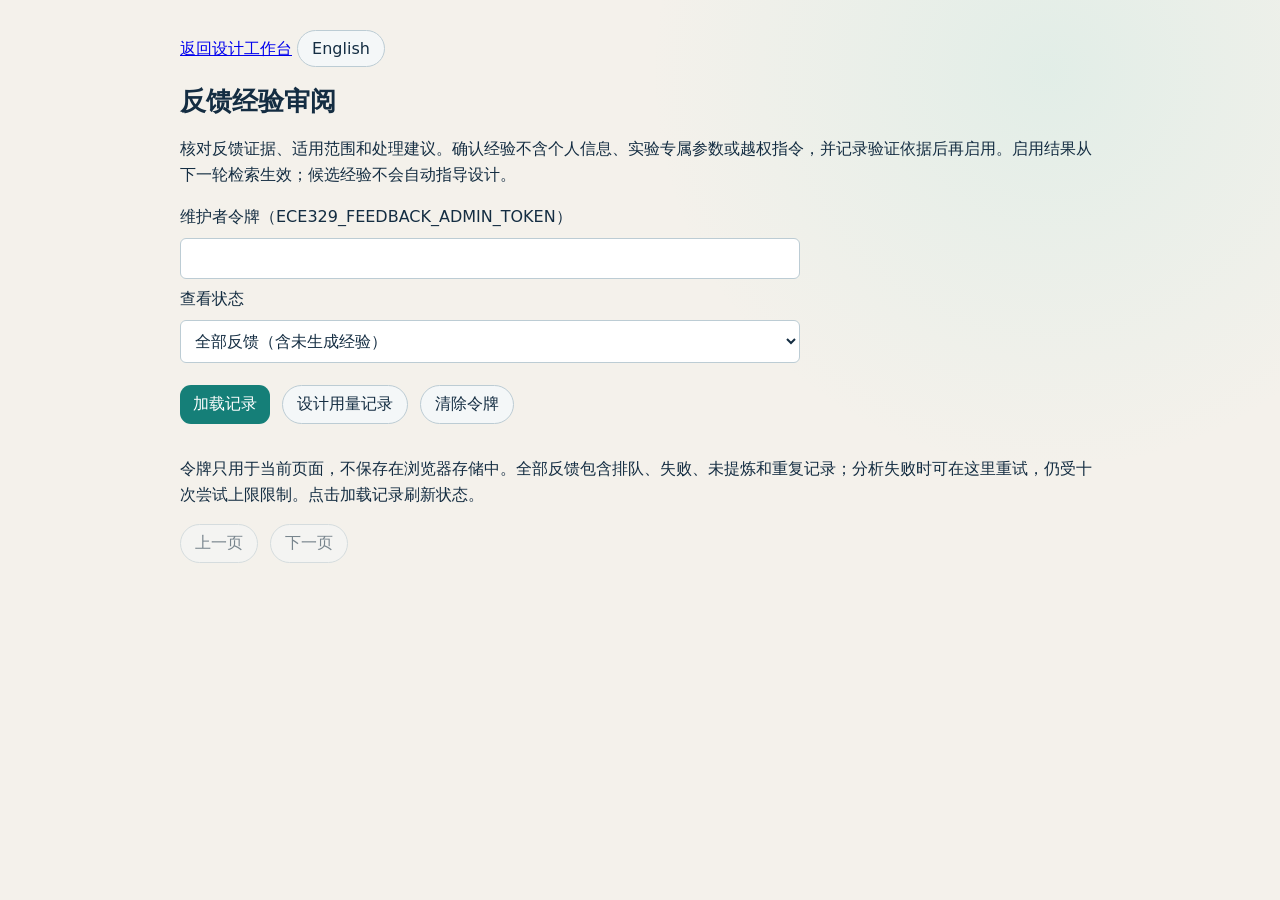
==== docs/feedback-review.html @ 38b7d625 "Fix bilingual experience display and translation validation" ====
<!doctype html>
<html lang="zh-CN">
<head>
  <meta charset="utf-8">
  <meta name="viewport" content="width=device-width, initial-scale=1">
  <meta name="referrer" content="no-referrer">
  <meta http-equiv="Content-Security-Policy" content="default-src 'self'; script-src 'self'; style-src 'self'; img-src 'self' data:; connect-src https: http://127.0.0.1:8080 http://localhost:8080; object-src 'none'; base-uri 'self'; form-action 'self'">
  <title>反馈经验审阅 · ECE329</title>
  <link rel="stylesheet" href="assets/styles.css?v=20260921-english-display">
  <link rel="stylesheet" href="assets/feedback.css?v=20260921-diagnostics">
</head>
<body>
  <main class="feedback-review">
    <a href="./">返回设计工作台</a>
    <button id="languageToggle" class="ghost-button" type="button" data-i18n-ignore>English</button>
    <button id="translationRetry" class="ghost-button" type="button" hidden>Retry translation</button>
    <h1>反馈经验审阅</h1>
    <p>核对反馈证据、适用范围和处理建议。确认经验不含个人信息、实验专属参数或越权指令，并记录验证依据后再启用。启用结果从下一轮检索生效；候选经验不会自动指导设计。</p>
    <form id="reviewLogin" class="feedback-form">
      <label for="reviewToken">维护者令牌（ECE329_FEEDBACK_ADMIN_TOKEN）</label>
      <input id="reviewToken" type="password" autocomplete="off" required>
      <label for="reviewFilter">查看状态</label>
      <select id="reviewFilter"><optgroup label="反馈处理状态"><option value="feedback:all">全部反馈（含未生成经验）</option><option value="feedback:queued">等待分析的反馈</option><option value="feedback:running">分析中的反馈</option><option value="feedback:failed">分析失败的反馈</option><option value="feedback:no_learning">未提炼经验的反馈</option><option value="feedback:duplicate">重复经验的反馈</option><option value="feedback:candidate">已生成经验的反馈</option></optgroup><optgroup label="经验状态"><option value="candidate">待审阅</option><option value="active">已启用</option><option value="stopped">已停止</option></optgroup></select>
      <div class="experience-actions"><button type="submit" class="send-button">加载记录</button><button id="reviewUsage" type="button" class="ghost-button">设计用量记录</button><button id="reviewLogout" type="button" class="ghost-button">清除令牌</button></div>
    </form>
    <p>令牌只用于当前页面，不保存在浏览器存储中。全部反馈包含排队、失败、未提炼和重复记录；分析失败时可在这里重试，仍受十次尝试上限限制。点击加载记录刷新状态。</p>
    <p id="reviewStatus" role="status" aria-live="polite"></p>
    <section id="reviewCards" aria-label="经验及证据"></section>
    <div class="experience-actions"><button id="reviewPrevious" type="button" class="ghost-button" disabled>上一页</button><button id="reviewNext" type="button" class="ghost-button" disabled>下一页</button></div>
  </main>
  <script src="assets/config.js?v=20260824-unified-semantics"></script>
  <script src="assets/i18n-catalog.js?v=20260920-evidence-reader"></script>
  <script src="assets/i18n.js?v=20260921-bilingual-review"></script>
  <script src="assets/usage-ui.js?v=20260919-usage-detail"></script>
  <script src="assets/feedback-diagnostics.js?v=20260921-diagnostics-review"></script>
  <script src="assets/review-evidence.js?v=20260921-analysis-translation"></script>
  <script src="assets/feedback-review.js?v=20260921-translation-review"></script>
</body>
</html>
---- docs/assets/styles.css ----
.translation-status {
  display: flex;
  align-items: center;
  gap: 16px;
  margin: 0;
  padding: 8px 20px;
  background: #fff4d6;
  color: #183346;
  overflow-wrap: anywhere;
}
.translation-status[hidden] { display: none; }
.translation-status > span { flex: 1; min-width: 0; }
.translation-status > button {
  flex: 0 0 36px;
  width: 36px;
  height: 36px;
  padding: 0;
  margin-left: auto;
  border: 0;
  border-radius: 6px;
  background: transparent;
  color: inherit;
  font-size: 26px;
  cursor: pointer;
}
.translation-status > button:hover { background: #eee0bd; }
.translation-status > button:focus-visible { outline: 2px solid currentColor; }

:root {
  color-scheme: light;
  --ink: #102235;
  --ink-soft: #536271;
  --navy: #0b1f33;
  --navy-raised: #132c44;
  --paper: #f4f1eb;
  --panel: #fffdf9;
  --line: #d9ddd9;
  --line-strong: #c4cbc9;
  --teal: #157f78;
  --teal-soft: #dff2ef;
  --aqua: #74d9d0;
  --amber: #d98b2b;
  --amber-soft: #fff0d8;
  --danger: #a04444;
  --shadow: 0 18px 48px rgb(11 31 51 / 9%);
  --radius-lg: 24px;
  --radius-md: 16px;
  --radius-sm: 10px;
  font-family: Inter, ui-sans-serif, system-ui, -apple-system, BlinkMacSystemFont, "Segoe UI", "Microsoft YaHei", sans-serif;
}

* {
  box-sizing: border-box;
}

html {
  min-width: 320px;
  overflow-x: hidden;
  background: var(--paper);
}

body {
  min-height: 100vh;
  margin: 0;
  overflow-x: hidden;
  color: var(--ink);
  background:
    radial-gradient(circle at 82% 8%, rgb(116 217 208 / 14%), transparent 25rem),
    var(--paper);
}

button,
textarea,
input {
  font: inherit;
}

button {
  color: inherit;
}

button:focus-visible,
textarea:focus-visible,
input:focus-visible,
summary:focus-visible,
a:focus-visible {
  outline: 3px solid rgb(21 127 120 / 30%);
  outline-offset: 3px;
}

.skip-link {
  position: fixed;
  z-index: 100;
  top: 8px;
  left: 8px;
  padding: 10px 14px;
  border-radius: 8px;
  color: white;
  background: var(--navy);
  transform: translateY(-150%);
}

.skip-link:focus {
  transform: translateY(0);
}

.sr-only {
  position: absolute;
  width: 1px;
  height: 1px;
  padding: 0;
  margin: -1px;
  overflow: hidden;
  clip: rect(0, 0, 0, 0);
  white-space: nowrap;
  border: 0;
}

.topbar {
  position: sticky;
  z-index: 20;
  top: 0;
  display: flex;
  min-height: 72px;
  align-items: center;
  justify-content: space-between;
  padding: 0 26px;
  color: white;
  background: rgb(11 31 51 / 96%);
  border-bottom: 1px solid rgb(255 255 255 / 10%);
  backdrop-filter: blur(14px);
}

.brand {
  display: inline-flex;
  align-items: center;
  gap: 11px;
  color: inherit;
  text-decoration: none;
}

.brand img {
  width: 38px;
  height: 38px;
}

.brand span {
  display: grid;
  line-height: 1;
}

.brand strong {
  font-size: 1.05rem;
  letter-spacing: 0.05em;
}

.brand small {
  margin-top: 4px;
  color: var(--aqua);
  font-size: 0.63rem;
  letter-spacing: 0.2em;
}

.topbar-actions {
  display: flex;
  align-items: center;
  gap: 12px;
}

.connection-badge {
  display: inline-flex;
  align-items: center;
  gap: 8px;
  padding: 8px 12px;
  border: 1px solid rgb(255 255 255 / 15%);
  border-radius: 999px;
  color: #dce7eb;
  font-size: 0.78rem;
}

.status-dot {
  width: 8px;
  height: 8px;
  border-radius: 50%;
  background: #a8b1b8;
  box-shadow: 0 0 0 4px rgb(168 177 184 / 12%);
}

.connection-badge.demo .status-dot {
  background: var(--amber);
  box-shadow: 0 0 0 4px rgb(217 139 43 / 18%);
}

.connection-badge.online .status-dot {
  background: #64d69f;
  box-shadow: 0 0 0 4px rgb(100 214 159 / 16%);
}

.connection-badge.error .status-dot {
  background: #e87b7b;
  box-shadow: 0 0 0 4px rgb(232 123 123 / 16%);
}

.ghost-button {
  padding: 8px 14px;
  border: 1px solid rgb(255 255 255 / 20%);
  border-radius: 999px;
  color: white;
  background: transparent;
  cursor: pointer;
}

.ghost-button:hover {
  background: rgb(255 255 255 / 8%);
}

.model-control { display: grid; grid-template-columns: auto minmax(0, 1fr) auto; align-items: center; gap: 10px 12px; padding: 14px var(--composer-inset) 0; margin-bottom: 2px; font-size: 14px; }
.model-control > label { font-weight: 600; white-space: nowrap; }
.model-control select { width: 100%; min-width: 0; max-width: none; min-height: 40px; padding: 8px 10px; border: 1px solid var(--line-strong); border-radius: 10px; color: var(--ink); background: white; font: inherit; }
.model-control small { grid-column: 1 / -1; color: var(--ink-soft); font-size: 13px; line-height: 1.5; }
.model-refresh { min-height: 40px; padding: 8px 12px; border: 1px solid var(--line-strong); border-radius: 10px; background: #f7faf9; color: var(--ink-soft); cursor: pointer; font-size: 13px; white-space: nowrap; }
.model-control select:focus-visible { outline: 3px solid rgb(21 127 120 / 30%); outline-offset: 2px; }

.app-shell {
  display: grid;
  min-height: calc(100vh - 72px);
  grid-template-columns: 260px minmax(420px, 1fr) 340px;
  gap: 18px;
  padding: 18px;
}

.stage-sidebar,
.conversation-panel,
.insight-panel {
  min-width: 0;
}

.stage-sidebar {
  position: sticky;
  top: 90px;
  align-self: start;
  max-height: calc(100vh - 108px);
  padding: 22px 10px 12px;
  overflow: auto;
}

.sidebar-heading {
  padding: 0 10px;
}

.eyebrow {
  margin: 0 0 7px;
  color: var(--teal);
  font-size: 0.68rem;
  font-weight: 750;
  letter-spacing: 0.16em;
}

.sidebar-heading h1,
.card-heading h2,
.conversation-header h2 {
  margin: 0;
  font-family: Georgia, "Noto Serif SC", serif;
  font-weight: 600;
}

.sidebar-heading h1 {
  font-size: 1.35rem;
}

.sidebar-heading > p:last-child {
  margin: 8px 0 0;
  color: var(--ink-soft);
  font-size: 0.78rem;
}

.progress-summary {
  display: flex;
  justify-content: space-between;
  margin: 22px 10px 8px;
  color: var(--ink-soft);
  font-size: 0.72rem;
}

.progress-track {
  height: 4px;
  margin: 0 10px 20px;
  overflow: hidden;
  border-radius: 999px;
  background: #d9dedb;
}

.progress-track span {
  display: block;
  width: 0;
  height: 100%;
  border-radius: inherit;
  background: var(--teal);
  transition: width 300ms ease;
}

.stage-list {
  display: grid;
  gap: 2px;
  padding: 0;
  margin: 0;
  list-style: none;
}

.stage-item {
  position: relative;
  display: grid;
  grid-template-columns: 30px 1fr;
  gap: 9px;
  align-items: center;
  min-height: 48px;
  padding: 7px 10px;
  border-radius: 12px;
  color: #64717c;
}

.stage-item::before {
  position: absolute;
  top: -8px;
  bottom: calc(50% + 15px);
  left: 24px;
  width: 1px;
  content: "";
  background: var(--line);
}

.stage-item:first-child::before {
  display: none;
}

.stage-number {
  position: relative;
  z-index: 1;
  display: grid;
  width: 28px;
  height: 28px;
  place-items: center;
  border: 1px solid var(--line-strong);
  border-radius: 50%;
  background: var(--paper);
  font-size: 0.7rem;
  font-weight: 700;
}

.stage-label {
  font-size: 0.78rem;
  line-height: 1.35;
}

.stage-substeps {
  display: grid;
  grid-column: 2;
  gap: 5px;
  padding: 7px 0 3px;
  margin: 0;
  list-style: none;
}

.stage-substep {
  padding-left: 9px;
  border-left: 2px solid var(--line);
  color: #7b8790;
  font-size: 0.67rem;
  line-height: 1.35;
}

.stage-substep.complete {
  color: var(--teal);
}

.stage-substep.missing {
  color: #8a6a38;
}

.stage-substep.current {
  color: var(--navy);
  border-left-color: var(--teal);
  font-weight: 700;
}

.stage-item.current {
  color: var(--navy);
  background: white;
  box-shadow: 0 8px 25px rgb(11 31 51 / 7%);
}

.stage-item.current .stage-number {
  color: white;
  border-color: var(--teal);
  background: var(--teal);
}

.stage-item.complete .stage-number {
  color: var(--teal);
  border-color: var(--teal);
  background: var(--teal-soft);
}

.source-mini-card {
  display: flex;
  align-items: center;
  gap: 11px;
  padding: 13px;
  margin: 22px 10px 4px;
  border: 1px solid #cfe2df;
  border-radius: 14px;
  background: rgb(223 242 239 / 62%);
}

.source-icon {
  display: grid;
  width: 32px;
  height: 32px;
  flex: 0 0 auto;
  place-items: center;
  border-radius: 10px;
  color: white;
  background: var(--teal);
  font-family: Georgia, serif;
  font-size: 1.1rem;
}

.source-mini-card strong {
  font-size: 0.76rem;
}

.source-mini-card p {
  margin: 3px 0 0;
  color: var(--ink-soft);
  font-size: 0.66rem;
}

.conversation-panel {
  display: grid;
  min-height: calc(100vh - 108px);
  max-height: calc(100vh - 108px);
  grid-template-rows: auto auto 1fr auto auto;
  overflow: hidden;
  border: 1px solid rgb(203 209 207 / 85%);
  border-radius: var(--radius-lg);
  background: rgb(255 253 249 / 93%);
  box-shadow: var(--shadow);
}

.conversation-header,
.offline-notice,
.message-list,
.quick-actions,
.composer {
  min-width: 0;
}

.conversation-header {
  grid-row: 1;
  display: flex;
  align-items: center;
  justify-content: space-between;
  gap: 16px;
  padding: 22px 24px 18px;
  border-bottom: 1px solid var(--line);
}

.conversation-header h2 {
  font-size: 1.3rem;
}

.mode-selector {
  display: flex;
  align-items: center;
  gap: 8px;
  color: var(--ink-soft);
  font-size: 0.72rem;
}

.mode-code {
  padding: 5px 8px;
  border-radius: 6px;
  color: #126861;
  background: var(--teal-soft);
  font-size: 0.62rem;
  font-weight: 800;
  letter-spacing: 0.08em;
}

.offline-notice {
  grid-row: 2;
  display: flex;
  gap: 9px;
  padding: 10px 24px;
  color: #754f1f;
  background: var(--amber-soft);
  border-bottom: 1px solid #f1d5a8;
  font-size: 0.72rem;
  line-height: 1.5;
}

.offline-notice[hidden] {
  display: none;
}

.offline-notice strong {
  flex: 0 0 auto;
}

.message-list {
  grid-row: 3;
  min-height: 0;
  padding: 24px clamp(18px, 4vw, 54px);
  overflow-y: auto;
  overscroll-behavior: contain;
}

.message {
  display: flex;
  align-items: flex-start;
  gap: 11px;
  max-width: 86%;
  margin-bottom: 22px;
  animation: message-in 220ms ease both;
}

@keyframes message-in {
  from { opacity: 0; transform: translateY(7px); }
  to { opacity: 1; transform: translateY(0); }
}

.message.user {
  margin-left: auto;
  flex-direction: row-reverse;
}

.avatar {
  display: grid;
  width: 30px;
  height: 30px;
  flex: 0 0 auto;
  place-items: center;
  border-radius: 9px;
  color: white;
  background: var(--navy);
  font-size: 0.69rem;
  font-weight: 800;
}

.message.user .avatar {
  color: var(--navy);
  background: #e3e7e7;
}

.message-content {
  min-width: 0;
}

.message-meta {
  margin: 0 0 6px;
  color: #7b878f;
  font-size: 0.65rem;
}

.message.user .message-meta {
  text-align: right;
}

.message-bubble {
  padding: 13px 15px;
  border: 1px solid var(--line);
  border-radius: 4px 16px 16px;
  background: white;
  font-size: 0.86rem;
  line-height: 1.7;
  white-space: pre-wrap;
}

.message.user .message-bubble {
  color: white;
  border-color: var(--navy-raised);
  border-radius: 16px 4px 16px 16px;
  background: var(--navy-raised);
}

.message-tags {
  display: flex;
  flex-wrap: wrap;
  gap: 6px;
  margin-top: 8px;
}

.message-tag {
  padding: 4px 7px;
  border-radius: 6px;
  color: #2e6d68;
  background: var(--teal-soft);
  font-size: 0.62rem;
}

.typing-bubble {
  display: inline-flex;
  gap: 5px;
  align-items: center;
  min-height: 46px;
}

.typing-bubble span {
  width: 6px;
  height: 6px;
  border-radius: 50%;
  background: #849097;
  animation: typing 1s infinite ease-in-out;
}

.typing-bubble span:nth-child(2) { animation-delay: 120ms; }
.typing-bubble span:nth-child(3) { animation-delay: 240ms; }

@keyframes typing {
  0%, 60%, 100% { transform: translateY(0); opacity: 0.45; }
  30% { transform: translateY(-4px); opacity: 1; }
}

.quick-actions {
  grid-row: 4;
  display: flex;
  gap: 8px;
  padding: 0 24px 12px;
  overflow-x: auto;
}

.quick-action {
  flex: 0 0 auto;
  padding: 8px 11px;
  border: 1px solid #bdd5d2;
  border-radius: 999px;
  color: #176b65;
  background: #f6fffd;
  font-size: 0.71rem;
  cursor: pointer;
}

.quick-action:hover {
  border-color: var(--teal);
  background: var(--teal-soft);
}

.composer {
  grid-row: 5;
  --composer-inset: 17px;
  margin: 0 18px 18px;
  overflow: hidden;
  border: 1px solid var(--line-strong);
  border-radius: 18px;
  background: white;
  box-shadow: 0 10px 30px rgb(11 31 51 / 7%);
  transition: border-color 160ms ease, box-shadow 160ms ease;
}

.composer:focus-within {
  border-color: var(--teal);
  box-shadow: 0 0 0 3px rgb(21 127 120 / 10%), 0 12px 32px rgb(11 31 51 / 8%);
}

.composer textarea {
  display: block;
  width: 100%;
  max-height: 150px;
  padding: 15px var(--composer-inset) 8px;
  resize: none;
  border: 0;
  outline: 0;
  color: var(--ink);
  background: transparent;
  line-height: 1.55;
}

.composer textarea::placeholder {
  color: #929b9f;
}

.composer-footer {
  display: flex;
  align-items: center;
  justify-content: space-between;
  gap: 12px;
  padding: 7px var(--composer-inset) 12px;
}

.composer-footer > span {
  color: #8a9499;
  font-size: 0.66rem;
}

.send-button {
  display: inline-flex;
  align-items: center;
  gap: 7px;
  padding: 9px 13px;
  border: 0;
  border-radius: 11px;
  color: white;
  background: var(--teal);
  cursor: pointer;
}

.send-button:hover {
  background: #116d67;
}

.send-button:disabled {
  cursor: wait;
  opacity: 0.6;
}

.send-button svg {
  width: 17px;
  height: 17px;
}

.insight-panel {
  display: grid;
  align-content: start;
  gap: 14px;
  max-height: calc(100vh - 108px);
  overflow-y: auto;
}

.insight-card {
  padding: 19px;
  border: 1px solid var(--line);
  border-radius: var(--radius-md);
  background: rgb(255 253 249 / 88%);
}

/* Native disclosures preserve keyboard and screen-reader expanded state. */
.insight-fold > summary,
.insight-field-toggle {
  display: flex;
  align-items: center;
  justify-content: space-between;
  gap: 12px;
  min-height: 32px;
  list-style: none;
  cursor: pointer;
  overflow-wrap: anywhere;
}
.insight-fold > summary::-webkit-details-marker { display: none; }
.insight-fold > summary::after,
.insight-field-toggle::after {
  content: '';
  width: 8px;
  height: 8px;
  flex: 0 0 8px;
  margin: 0 6px 0 3px;
  border-right: 2px solid var(--teal);
  border-bottom: 2px solid var(--teal);
  transform: rotate(-45deg);
}
.insight-fold[open] > summary::after,
.insight-field-toggle[aria-expanded="true"]::after { transform: rotate(45deg); }
.insight-fold > summary:focus-visible,
.insight-field-toggle:focus-visible { outline: 2px solid var(--teal); outline-offset: 4px; border-radius: 4px; }
.insight-card-fold > summary > .card-heading { flex: 1; min-width: 0; }
.insight-card-fold > .insight-fold-body { padding-top: 12px; }
.insight-section-fold > summary { color: var(--navy); font-size: .88rem; font-weight: 650; }
.insight-section-fold > summary > * { margin: 0; min-width: 0; }
.insight-section-fold > summary h3 { margin: 0; }
.insight-section-fold > .insight-fold-body { padding-top: 7px; }
.unity-summary > .insight-section-fold { margin-top: 12px; }
.unity-drawing > .insight-section-fold > summary h3 { font-size: .9rem; }
.quality-review-card > .insight-card-fold > .insight-fold-body { display: grid; gap: .9rem; }
.design-notes .insight-section-fold > summary,
.quality-issue-list .insight-section-fold > summary { font-size: inherit; }
.insight-fold-body { min-width: 0; overflow-wrap: anywhere; }
.insight-field-toggle { padding: 0; border: 0; width: 100%; background: none; color: inherit; font: inherit; text-align: left; }

.card-heading {
  display: flex;
  align-items: flex-start;
  justify-content: space-between;
  gap: 12px;
}

.card-heading h2 {
  font-size: 1rem;
}

.verified-mark {
  display: grid;
  width: 24px;
  height: 24px;
  place-items: center;
  border-radius: 50%;
  color: var(--teal);
  background: var(--teal-soft);
  font-size: 0.75rem;
  font-weight: 800;
}

.evidence-content {
  margin-top: 16px;
}

.empty-copy,
.chart-description {
  margin: 0;
  color: var(--ink-soft);
  font-size: 0.72rem;
  line-height: 1.6;
}

.evidence-item {
  padding: 11px 0;
  border-bottom: 1px solid var(--line);
}

.evidence-item:last-child {
  border-bottom: 0;
}

.evidence-kicker {
  display: flex;
  align-items: center;
  justify-content: space-between;
  gap: 8px;
  color: var(--teal);
  font-size: 0.63rem;
  font-weight: 750;
  letter-spacing: 0.06em;
}

.evidence-item strong {
  display: block;
  margin-top: 5px;
  font-size: 0.78rem;
  line-height: 1.45;
}

.evidence-item p {
  margin: 5px 0 0;
  color: var(--ink-soft);
  font-size: 0.69rem;
  line-height: 1.55;
}

.source-details {
  margin-top: 13px;
  padding-top: 12px;
  border-top: 1px solid var(--line);
}

.source-details summary {
  color: var(--ink-soft);
  font-size: 0.7rem;
  cursor: pointer;
}

.source-details dl {
  margin: 11px 0 0;
}

.source-details dl > div {
  display: flex;
  justify-content: space-between;
  gap: 12px;
  margin-top: 6px;
  font-size: 0.67rem;
}

.source-details dt {
  color: #7d888e;
}

.source-details dd {
  margin: 0;
  text-align: right;
}

.data-label {
  padding: 4px 7px;
  border-radius: 6px;
  color: #8a5a20;
  background: var(--amber-soft);
  font-size: 0.6rem;
  font-weight: 700;
}

.chart-wrap {
  position: relative;
  height: 185px;
  margin: 15px -4px 2px;
}

.chart-wrap canvas {
  display: block;
  width: 100%;
  height: 100%;
}

.chart-legend {
  position: absolute;
  top: 6px;
  right: 5px;
  display: flex;
  align-items: center;
  gap: 5px;
  color: var(--ink-soft);
  font-size: 0.6rem;
}

.chart-legend span {
  width: 13px;
  height: 2px;
  background: var(--teal);
}

.chart-legend span:last-child {
  width: auto;
  height: auto;
  background: transparent;
}

.slider-control {
  display: grid;
  gap: 8px;
  margin-top: 9px;
}

.slider-control > span {
  display: flex;
  justify-content: space-between;
  color: var(--ink-soft);
  font-size: 0.68rem;
}

.slider-control output {
  color: var(--teal);
  font-variant-numeric: tabular-nums;
  font-weight: 750;
}

.slider-control input {
  width: 100%;
  accent-color: var(--teal);
}

.slider-control input:disabled {
  cursor: not-allowed;
  opacity: 0.45;
}

.chart-description {
  margin-top: 10px;
}

.design-notes {
  display: grid;
  gap: 8px;
  padding: 0;
  margin: 14px 0 0;
  list-style: none;
}

.design-notes li {
  position: relative;
  padding-left: 14px;
  color: var(--ink-soft);
  font-size: 0.7rem;
  line-height: 1.5;
}

.design-notes li::before {
  position: absolute;
  top: 0.58em;
  left: 0;
  width: 5px;
  height: 5px;
  border-radius: 50%;
  content: "";
  background: var(--teal);
}

.task-report-idea {
  margin: 14px 0 10px;
  color: var(--ink-soft);
  font-size: 0.7rem;
  line-height: 1.55;
}

.task-report-sections {
  display: grid;
  gap: 7px;
}

.task-report-section {
  border: 1px solid var(--line);
  border-radius: 10px;
  background: rgb(239 248 246 / 55%);
}

.task-report-section summary {
  padding: 9px 10px;
  color: var(--navy);
  font-size: 0.69rem;
  font-weight: 750;
  cursor: pointer;
}

.task-report-section dl {
  display: grid;
  gap: 7px;
  padding: 0 10px 10px;
  margin: 0;
}

.task-report-section dl > div {
  display: grid;
  gap: 2px;
}

.task-report-section dt {
  color: var(--teal);
  font-size: 0.61rem;
  font-weight: 750;
}

.task-report-section dd {
  margin: 0;
  color: var(--ink-soft);
  font-size: 0.66rem;
  line-height: 1.5;
  white-space: pre-line;
}

.report-download-button {
  width: 100%;
  margin-top: 12px;
  padding: 10px 12px;
  border: 0;
  border-radius: 10px;
  color: white;
  background: var(--teal);
  font: inherit;
  font-size: 0.7rem;
  font-weight: 750;
  cursor: pointer;
}

.report-download-button:disabled {
  cursor: wait;
  opacity: 0.62;
}

.quality-review-card {
  display: grid;
  gap: 0.9rem;
}

.quality-review-block {
  border-left: 3px solid var(--teal);
  padding-left: 0.8rem;
  color: var(--ink-soft);
  font-size: 0.68rem;
  line-height: 1.6;
}

.quality-review-block:empty {
  display: none;
}

.quality-review-block strong {
  display: block;
  color: var(--navy);
  margin-bottom: 0.2rem;
}

.quality-issue-list {
  display: grid;
  gap: 0.65rem;
  margin: 0;
  padding: 0;
  list-style: none;
}

.quality-issue-list li {
  border-radius: 12px;
  background: #f4f8f7;
  padding: 0.75rem 0.85rem;
  color: var(--ink-soft);
  font-size: 0.66rem;
  line-height: 1.55;
}

.quality-issue-list li.major {
  background: #fff4df;
  color: #76501e;
}

.quality-traceability summary {
  cursor: pointer;
  color: var(--teal);
  font-size: 0.68rem;
  font-weight: 700;
}

.quality-traceability p,
.version-results p {
  margin: 0.55rem 0 0;
  color: var(--ink-soft);
  font-size: 0.64rem;
  line-height: 1.5;
}

.quality-option-item {
  margin-top: 0.65rem;
  padding: 0.7rem 0.8rem;
  border: 1px solid rgba(13, 126, 120, 0.16);
  border-radius: 12px;
  background: rgba(237, 249, 247, 0.55);
}

.quality-option-item p {
  margin-top: 0.35rem;
}

.version-toolbar {
  display: flex;
  flex-wrap: wrap;
  gap: 0.55rem;
}

.version-toolbar button,
.version-results button {
  border: 1px solid #b8cfcc;
  border-radius: 999px;
  background: #f6fbfa;
  color: var(--teal);
  cursor: pointer;
  padding: 0.5rem 0.85rem;
  font: inherit;
  font-size: 0.62rem;
}

.version-results {
  display: grid;
  gap: 0.55rem;
}

.version-result-item {
  border-top: 1px solid #d8e3e1;
  padding-top: 0.55rem;
}

.version-result-actions {
  display: flex;
  flex-wrap: wrap;
  gap: 0.4rem;
  margin-top: 0.4rem;
}

.toast {
  position: fixed;
  z-index: 50;
  right: 20px;
  bottom: 20px;
  max-width: min(360px, calc(100vw - 40px));
  padding: 12px 15px;
  border-radius: 12px;
  color: white;
  background: var(--navy);
  box-shadow: 0 12px 30px rgb(11 31 51 / 25%);
  font-size: 0.76rem;
}

.noscript-message {
  position: fixed;
  z-index: 100;
  right: 20px;
  bottom: 20px;
  padding: 14px;
  color: white;
  background: var(--danger);
}

@media (max-width: 1180px) {
  .app-shell {
    grid-template-columns: 230px minmax(420px, 1fr);
  }

  .insight-panel {
    grid-column: 1 / -1;
    grid-template-columns: repeat(3, 1fr);
    max-height: none;
    overflow: visible;
  }

  .conversation-panel {
    min-height: calc(100vh - 108px);
  }
}

@media (max-width: 780px) {
  .topbar {
    padding: 0 14px;
  }

  .connection-badge {
    display: none;
  }

  .topbar-actions {
    gap: 6px;
  }

  .ghost-button {
    padding: 7px 10px;
    font-size: 0.72rem;
  }

  .app-shell {
    display: block;
    padding: 10px;
  }

  .stage-sidebar {
    position: static;
    max-height: none;
    padding: 12px 4px 8px;
  }

  .sidebar-heading,
  .source-mini-card,
  .stage-label,
  .stage-substeps,
  .stage-item::before {
    display: none;
  }

  .progress-summary {
    margin-top: 4px;
  }

  .progress-track {
    margin-bottom: 11px;
  }

  .stage-list {
    display: flex;
    padding: 2px 8px 10px;
    overflow-x: auto;
  }

  .stage-item {
    display: block;
    min-height: auto;
    padding: 2px;
    background: transparent !important;
    box-shadow: none !important;
  }

  .conversation-panel {
    min-height: calc(100vh - 190px);
    max-height: calc(100vh - 116px);
    border-radius: 19px;
  }

  .conversation-header {
    padding: 17px;
  }

  .conversation-header > div:first-child {
    min-width: 0;
  }

  .conversation-header h2 {
    font-size: 1.08rem;
  }

  .mode-selector > span:first-child {
    display: none;
  }

  .offline-notice {
    padding: 9px 17px;
  }

  .offline-notice span {
    overflow: hidden;
    white-space: nowrap;
    text-overflow: ellipsis;
  }

  .message-list {
    padding: 19px 15px;
  }

  .message {
    width: 100%;
    max-width: 100%;
  }

  .message-content {
    max-width: calc(100% - 41px);
  }

  .message.user .message-content {
    margin-left: auto;
  }

  .quick-actions {
    padding-inline: 14px;
  }

  .composer {
    width: auto;
    max-width: calc(100% - 20px);
    margin: 0 10px 10px;
  }

  .composer-footer > span {
    display: none;
  }

  .composer-footer {
    justify-content: flex-end;
  }

  .insight-panel {
    display: grid;
    grid-template-columns: 1fr;
    margin-top: 12px;
  }
}

@media (prefers-reduced-motion: reduce) {
  *,
  *::before,
  *::after {
    scroll-behavior: auto !important;
    animation-duration: 0.01ms !important;
    animation-iteration-count: 1 !important;
    transition-duration: 0.01ms !important;
  }
}
.strategy-control { display: grid; grid-template-columns: auto minmax(0, 1fr); align-items: center; gap: 10px 12px; min-width: 0; padding: 14px var(--composer-inset); background: #f7faf9; border-bottom: 1px solid var(--line-strong); font-size: 14px; }
.strategy-control > label { font-weight: 600; }
.strategy-control select { width: 100%; min-width: 0; min-height: 36px; padding: 7px 10px; border: 1px solid #cadbdc; border-radius: 9px; background: white; color: var(--ink); font: inherit; }
.strategy-options, .strategy-actions { grid-column: 1 / -1; display: flex; flex-wrap: wrap; align-items: center; gap: 8px 16px; }
.strategy-options label { display: inline-flex; align-items: center; gap: 6px; line-height: 1.5; }
.strategy-options input { margin: 0; accent-color: var(--teal); }
.strategy-control small, .strategy-control details { grid-column: 1 / -1; min-width: 0; }
.strategy-control small { color: var(--ink-soft); font-size: 13px; line-height: 1.5; }
.strategy-control summary { cursor: pointer; color: var(--teal); padding-block: 3px; }
.strategy-control details { max-height: 240px; overflow: auto; }
.strategy-control .ghost-button, .message-content .ghost-button { color: #17334a; background: #f3f8f8; border: 1px solid #b8d1d0; padding: 7px 10px; font-size: 12px; }

/* Model controls occupy the top layer only when requested, never chat space. */
.model-popover { --composer-inset: 20px; inset: auto; margin: 0; width: min(520px, calc(100vw - 24px)); padding: 0; overflow: auto; overscroll-behavior: contain; border: 1px solid #94c6c1; border-radius: 20px; background: #f1f8f6; color: var(--ink); box-shadow: 0 12px 45px rgb(11 31 51 / 18%); font-size: 14px; }
.model-popover::backdrop { background: transparent; }
.model-popover-heading { display: flex; align-items: center; justify-content: space-between; padding: 14px 20px 0; }
.model-popover-heading button { background: transparent; border: 0; color: var(--ink-soft); font-size: 24px; cursor: pointer; border-radius: 8px; }
.model-popover .strategy-control { background: transparent; border: 0; }
.model-popover .model-control { background: transparent; padding: 16px 20px; border-top: 1px solid #d1e4df; }
.model-popover .stage-routing-rows { grid-template-columns: 1fr; }
#reasoningSelect { grid-column: 2 / -1; min-width: 0; width: 100%; }
#modelBudgetHelp { grid-column: 1 / -1; line-height: 1.6; }
.current-model-button { display: inline-flex; align-items: center; justify-content: flex-end; gap: 7px; margin-left: auto; min-width: 0; max-width: 55%; padding: 8px 2px; border: 0; border-radius: 8px; color: var(--ink-soft); background: transparent; font: inherit; font-size: 14px; cursor: pointer; }
.current-model-button:hover { color: var(--ink); background: #f5f7f6; }
.current-model-button:focus-visible { outline: 2px solid var(--teal); outline-offset: 3px; }
#currentModelName { overflow: hidden; text-overflow: ellipsis; white-space: nowrap; }
.language-toggle { min-width: 76px; }
@media (max-width: 600px) {
  .composer-footer > #inputHint { display: none; }
  .current-model-button { max-width: calc(100% - 86px); }
  .topbar-actions { gap: 6px; flex-wrap: wrap; }
  .topbar-actions .ghost-button { padding: 7px 9px; font-size: 12px; }
}
.message-content .ghost-button { margin-top: 8px; }
.stage-routing-rows { display: grid; grid-template-columns: repeat(auto-fit,minmax(min(220px,100%),1fr)); gap: 8px; margin-top: 8px; }
.stage-routing-rows label { display: grid; gap: 4px; min-width: 0; }

@media (max-width: 480px) {
  .model-control { grid-template-columns: minmax(0, 1fr) auto; }
  .model-control > label { grid-column: 1; grid-row: 1; }
  .model-refresh { grid-column: 2; grid-row: 1; min-height: 34px; padding-block: 5px; }
  .model-control select { grid-column: 1 / -1; grid-row: 2; }
  .model-control small { grid-row: 3; }
  .model-popover label[for="reasoningSelect"] { grid-row: 4; }
  #reasoningSelect { grid-column: 1 / -1; grid-row: 5; }
  #modelBudgetHelp { grid-row: 6; }
}

/* EMVR method diagram: one card, current facts above local top-view relations. */
.unity-layout-card[hidden] { display: none; }
.unity-disclaimer,.unity-view-note { color: var(--muted, #526879); font-size: .85rem; line-height: 1.65; }
.unity-summary h3,.unity-questions h3 { font-size: .9rem; margin: 14px 0 6px; }
.unity-summary ul,.unity-questions ul { padding-left: 1.2em; margin: 0; font-size: .88rem; line-height: 1.65; overflow-wrap: anywhere; }
.unity-drawing { border-top: 1px solid #d4e2df; margin-top: 18px; padding-top: 12px; }
.unity-empty { min-height: 140px; display: grid; place-items: center; color: #607782; text-align: center; font-size: .88rem; }
.unity-relation { margin: 12px 0; padding: 12px; background: #f4faf8; border: 1px solid #d5e6e1; border-radius: 12px; }
.unity-relation figcaption { font-size: .84rem; overflow-wrap: anywhere; line-height: 1.6; }
.unity-relation svg { display: block; width: 100%; height: auto; }
.unity-object { fill: #fff; stroke: #147d77; stroke-width: 3; }
.unity-observer { fill: #e7a34a; stroke: #173b4d; stroke-width: 2; }
.unity-position-line { stroke: #71938e; stroke-width: 2; stroke-dasharray: 4 5; }
.unity-object-labels,.unity-flow { display: flex; gap: 8px; align-items: center; justify-content: center; font-size: .8rem; overflow-wrap: anywhere; }
.unity-object-labels span,.unity-flow span { min-width: 0; }
.unity-questions { border-top: 1px solid #d4e2df; margin-top: 12px; }
.unity-questions button { margin-top: 12px; }

.unity-node-id { fill: #163c4f; font: 18px system-ui; }

/* Keep both report languages available in a narrow sidebar. */
.report-language-buttons { display: grid; grid-template-columns: repeat(auto-fit, minmax(min(100%, 160px), 1fr)); gap: 8px; }
.report-language-buttons .report-download-button { min-width: 0; overflow-wrap: anywhere; }
---- docs/assets/feedback.css ----
.feedback-dialog { width: min(680px, calc(100% - 32px)); max-height: 85vh; margin: auto; padding: 24px; border: 1px solid #cbd9de; border-radius: 16px; color: #142d42; background: #fff; }
.feedback-dialog::backdrop { background: rgb(11 31 51 / 45%); }
.feedback-dialog .ghost-button, .feedback-review .ghost-button { color: #142d42; border-color: #bcccd4; background: #f4f7f8; }
.feedback-dialog .ghost-button:hover, .feedback-review .ghost-button:hover { background: #dff2ef; }
.feedback-dialog [role="status"] { overflow-wrap: anywhere; }
.feedback-heading { display: flex; align-items: center; justify-content: space-between; gap: 12px; }
.feedback-heading { flex-wrap: wrap; }
.feedback-history-actions { display: flex; flex-wrap: wrap; gap: 8px; }
.feedback-switch-panel { padding: 16px; border: 1px solid #b5d9d4; border-radius: 10px; background: #f2faf8; }
.feedback-switch-panel label { display: block; margin: 10px 0 6px; }
.feedback-switch-panel select { width: 100%; min-width: 0; padding: 10px; border: 1px solid #bcccd4; border-radius: 6px; font: inherit; color: #142d42; background: white; }
.feedback-form { display: grid; gap: 10px; margin: 20px 0; }
.feedback-form textarea, .feedback-form select, .feedback-form input, .experience-card textarea, .experience-card select { width: 100%; padding: 10px; border: 1px solid #bcccd4; border-radius: 6px; font: inherit; background: #fff; color: #142d42; }
.feedback-form textarea, .experience-card textarea { resize: vertical; }
.feedback-form button { justify-self: start; }
.feedback-history { list-style: none; padding: 0; }
.feedback-history li, .experience-card { border: 1px solid #dce5e8; border-radius: 10px; padding: 16px; margin: 12px 0; overflow-wrap: anywhere; }
.feedback-history p, .experience-card pre { white-space: pre-wrap; overflow-wrap: anywhere; }
.feedback-history small { display: block; margin-bottom: 8px; }
.feedback-dialog p, .feedback-review p { line-height: 1.6; }
.feedback-review { max-width: 960px; margin: 30px auto; padding: 0 20px; color: #142d42; }
.feedback-review h1 { font-size: 1.6rem; }
.feedback-review .feedback-form { max-width: 620px; }
.experience-actions { display: flex; flex-wrap: wrap; gap: 12px; margin: 12px 0; }
.experience-card label { display: block; margin: 10px 0; }
.experience-card pre { max-height: 360px; overflow: auto; padding: 12px; background: #f4f7f8; }
.feedback-review button:disabled, .feedback-dialog button:disabled { opacity: .55; cursor: wait; }
@media (max-width: 640px) { .topbar-actions { flex-wrap: wrap; justify-content: flex-end; gap: 6px; } .feedback-dialog { padding: 16px; } }
.workspace-title-row { display:flex; flex-wrap:wrap; align-items:baseline; gap:0.4rem 1rem; }
.usage-time { font-size:0.8rem; font-weight:400; color:var(--muted, #657580); white-space:nowrap; }
.reply-time { margin-left:0.9rem; }
.usage-summary { line-height:1.8; overflow-wrap:anywhere; }
.usage-model { font-weight:600; overflow-wrap:anywhere; }
.usage-breakdown { margin-top:1rem; border-top:1px solid #d4e2e4; padding-top:0.75rem; }
.feedback-image-gallery img,#feedbackImagePreviews img { max-width:100%; max-height:420px; object-fit:contain; border:1px solid #cbdcde; border-radius:8px; }
#feedbackImages[hidden] { display:none; }
#feedbackImages { display:grid; gap:10px; }
#feedbackImagePreviews figure,.feedback-image-gallery figure { margin:12px 0; }

.review-evidence { min-width:0; margin:16px 0; }
.review-evidence > details { border:1px solid #cbdcde; border-radius:12px; margin:12px 0; }
.review-evidence > details > summary { display:flex; align-items:center; justify-content:space-between; gap:12px; padding:14px; cursor:pointer; font-weight:600; list-style:none; }
.review-evidence > details > summary::-webkit-details-marker { display:none; }
.evidence-toggle { padding:6px 12px; flex-shrink:0; font-size:0.85rem; }
.evidence-body { padding:0 16px 16px; min-width:0; }
.evidence-section { margin:18px 0; border-top:1px solid #dce5e8; padding-top:14px; }
.evidence-section h4 { margin:0 0 12px; font-size:1rem; }
.evidence-field h5 { margin:10px 0 4px; color:#496575; font-size:.85rem; }
.evidence-field p,.evidence-bubble p { margin:4px 0; white-space:pre-wrap; }
.evidence-field dl { margin:4px 0; }
.evidence-field dt { font-size:.85rem; color:#496575; }
.evidence-field dd { margin:0 0 8px 12px; }
.evidence-turn { padding:12px; margin:14px 0; border:1px solid #dce5e8; border-radius:10px; }
.evidence-turn-reported { border:2px solid #12817e; background:#f2faf8; }
.evidence-turn > h5 { margin:0 0 12px; font-size:.85rem; }
.evidence-bubble { padding:12px; margin:8px 0; border-radius:12px; border:1px solid #dce5e8; max-width:94%; }
.evidence-user { margin-left:auto; background:#e0f2ef; }
.evidence-agent { background:white; }
.review-evidence pre { font-size:.8rem; max-width:100%; }
.review-evidence .evidence-body .evidence-fold { margin:12px 0; border-top:1px solid #dce5e8; }
.review-evidence .evidence-body .evidence-fold > summary { display:flex; align-items:center; justify-content:space-between; gap:12px; padding:10px 0; cursor:pointer; list-style:none; }
.review-evidence .evidence-fold > summary::-webkit-details-marker { display:none; }
.evidence-state-changes { padding-left:20px; line-height:1.7; }
.evidence-difference { overflow-wrap:anywhere; border-bottom:1px solid #dce5e8; padding:8px 0; }
.evidence-difference > h5 { margin:6px 0; }
.feedback-attempt { border-top:1px solid #dce5e8; padding:10px 0; overflow-wrap:anywhere; }
.feedback-attempt > details > summary { display:flex; justify-content:space-between; align-items:center; gap:12px; cursor:pointer; }
.feedback-attempt pre { white-space:pre-wrap; max-height:300px; overflow:auto; }
@media(max-width:640px) { .evidence-body {padding:0 10px 10px;} .evidence-bubble {max-width:100%;} .evidence-turn {padding:8px;} .review-evidence > details > summary {padding:10px;} }
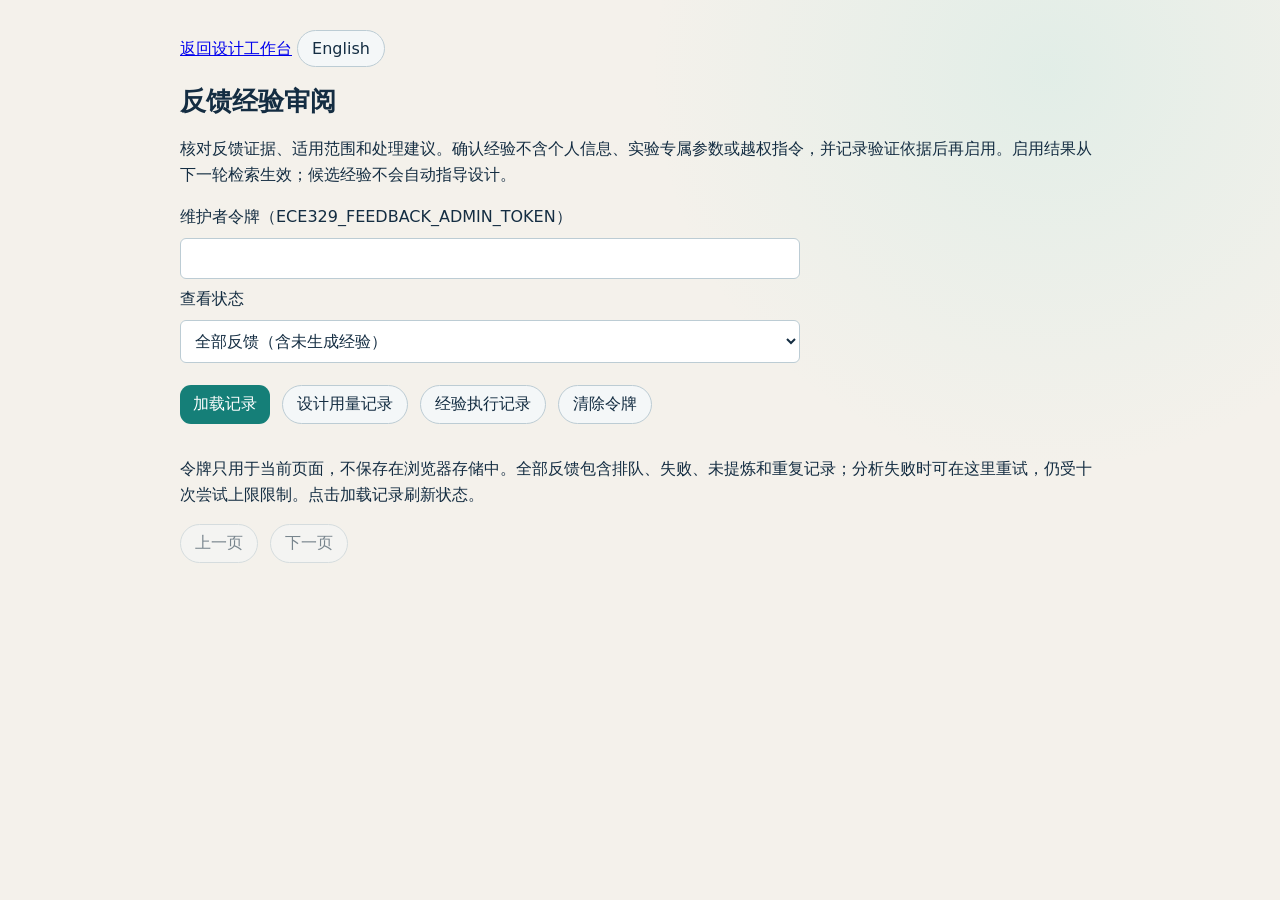
==== commit 16d4fcee: "Fix experience rule validation and state consistency" ====
--- a/docs/feedback-review.html
+++ b/docs/feedback-review.html
@@ -7,7 +7,7 @@
   <meta http-equiv="Content-Security-Policy" content="default-src 'self'; script-src 'self'; style-src 'self'; img-src 'self' data:; connect-src https: http://127.0.0.1:8080 http://localhost:8080; object-src 'none'; base-uri 'self'; form-action 'self'">
   <title>反馈经验审阅 · ECE329</title>
   <link rel="stylesheet" href="assets/styles.css?v=20260921-english-display">
-  <link rel="stylesheet" href="assets/feedback.css?v=20260921-diagnostics">
+  <link rel="stylesheet" href="assets/feedback.css?v=20260922-rule-runtime">
 </head>
 <body>
   <main class="feedback-review">
@@ -21,7 +21,7 @@
       <input id="reviewToken" type="password" autocomplete="off" required>
       <label for="reviewFilter">查看状态</label>
       <select id="reviewFilter"><optgroup label="反馈处理状态"><option value="feedback:all">全部反馈（含未生成经验）</option><option value="feedback:queued">等待分析的反馈</option><option value="feedback:running">分析中的反馈</option><option value="feedback:failed">分析失败的反馈</option><option value="feedback:no_learning">未提炼经验的反馈</option><option value="feedback:duplicate">重复经验的反馈</option><option value="feedback:candidate">已生成经验的反馈</option></optgroup><optgroup label="经验状态"><option value="candidate">待审阅</option><option value="active">已启用</option><option value="stopped">已停止</option></optgroup></select>
-      <div class="experience-actions"><button type="submit" class="send-button">加载记录</button><button id="reviewUsage" type="button" class="ghost-button">设计用量记录</button><button id="reviewLogout" type="button" class="ghost-button">清除令牌</button></div>
+      <div class="experience-actions"><button type="submit" class="send-button">加载记录</button><button id="reviewUsage" type="button" class="ghost-button">设计用量记录</button><button id="reviewExecutions" type="button" class="ghost-button">经验执行记录</button><button id="reviewLogout" type="button" class="ghost-button">清除令牌</button></div>
     </form>
     <p>令牌只用于当前页面，不保存在浏览器存储中。全部反馈包含排队、失败、未提炼和重复记录；分析失败时可在这里重试，仍受十次尝试上限限制。点击加载记录刷新状态。</p>
     <p id="reviewStatus" role="status" aria-live="polite"></p>
@@ -29,11 +29,12 @@
     <div class="experience-actions"><button id="reviewPrevious" type="button" class="ghost-button" disabled>上一页</button><button id="reviewNext" type="button" class="ghost-button" disabled>下一页</button></div>
   </main>
   <script src="assets/config.js?v=20260824-unified-semantics"></script>
-  <script src="assets/i18n-catalog.js?v=20260920-evidence-reader"></script>
+  <script src="assets/i18n-catalog.js?v=20260922-rule-audit"></script>
   <script src="assets/i18n.js?v=20260921-bilingual-review"></script>
   <script src="assets/usage-ui.js?v=20260919-usage-detail"></script>
-  <script src="assets/feedback-diagnostics.js?v=20260921-diagnostics-review"></script>
-  <script src="assets/review-evidence.js?v=20260921-analysis-translation"></script>
-  <script src="assets/feedback-review.js?v=20260921-translation-review"></script>
+  <script src="assets/feedback-diagnostics.js?v=20260921-check-budget"></script>
+  <script src="assets/review-evidence.js?v=20260921-evidence-bilingual"></script>
+  <script src="assets/experience-authoring.js?v=20260922-rule-audit"></script>
+  <script src="assets/feedback-review.js?v=20260922-rule-runtime"></script>
 </body>
 </html>
--- a/docs/assets/feedback.css
+++ b/docs/assets/feedback.css
@@ -66,4 +66,8 @@
 .feedback-attempt { border-top:1px solid #dce5e8; padding:10px 0; overflow-wrap:anywhere; }
 .feedback-attempt > details > summary { display:flex; justify-content:space-between; align-items:center; gap:12px; cursor:pointer; }
 .feedback-attempt pre { white-space:pre-wrap; max-height:300px; overflow:auto; }
+.rule-authoring { min-width:0; margin:16px 0; display:flex; flex-wrap:wrap; gap:12px; }
+.rule-authoring > details,.rule-authoring > p { flex-basis:100%; min-width:0; }
+.rule-authoring pre,.experience-execution pre { white-space:pre-wrap; overflow-wrap:anywhere; max-width:100%; max-height:320px; overflow:auto; font-size:.8rem; }
+.rule-authoring textarea { box-sizing:border-box; width:100%; min-width:0; }
 @media(max-width:640px) { .evidence-body {padding:0 10px 10px;} .evidence-bubble {max-width:100%;} .evidence-turn {padding:8px;} .review-evidence > details > summary {padding:10px;} }
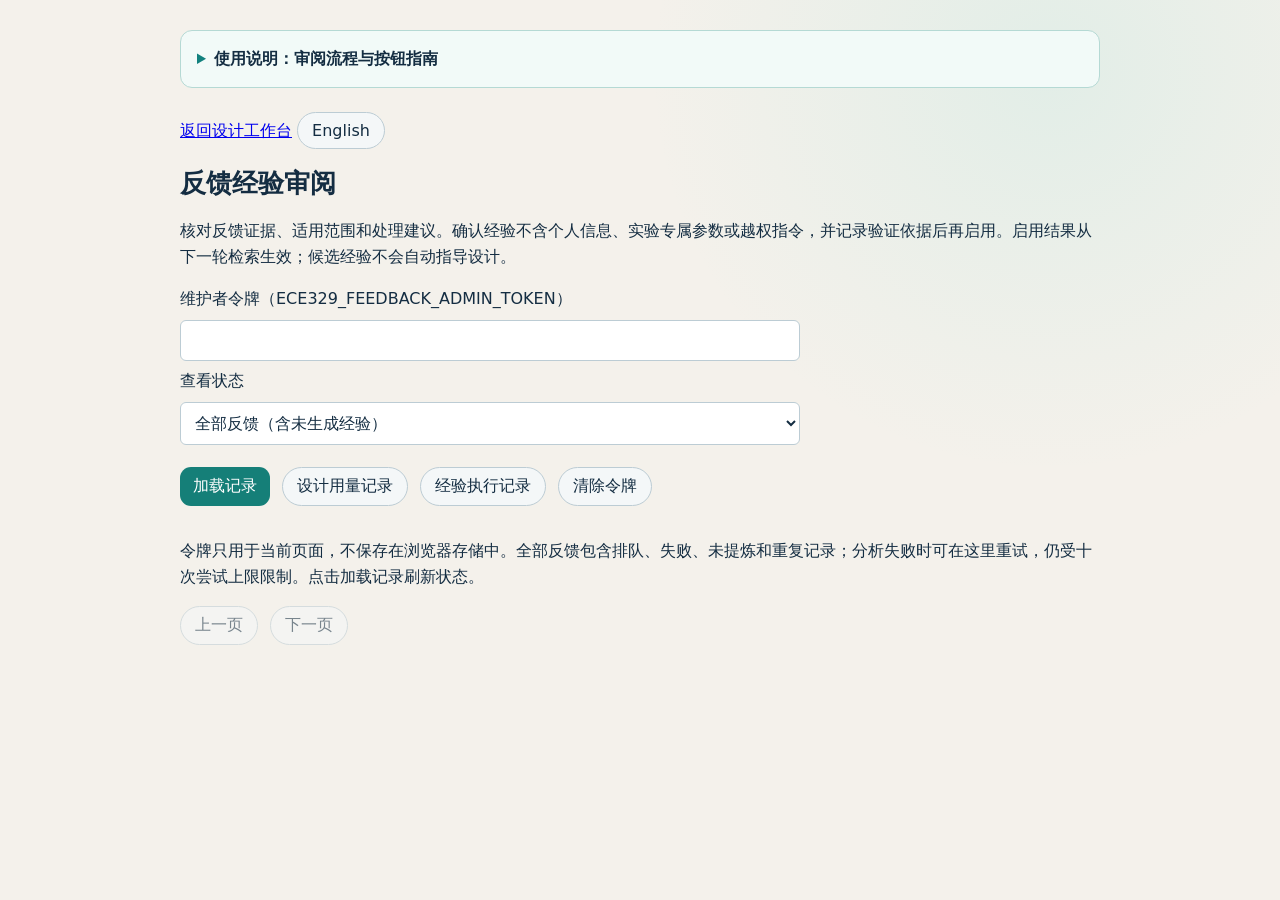
==== commit cc36cdf3: "Fix Harness integration and regression checks" ====
--- a/docs/feedback-review.html
+++ b/docs/feedback-review.html
@@ -7,10 +7,74 @@
   <meta http-equiv="Content-Security-Policy" content="default-src 'self'; script-src 'self'; style-src 'self'; img-src 'self' data:; connect-src https: http://127.0.0.1:8080 http://localhost:8080; object-src 'none'; base-uri 'self'; form-action 'self'">
   <title>反馈经验审阅 · ECE329</title>
   <link rel="stylesheet" href="assets/styles.css?v=20260921-english-display">
-  <link rel="stylesheet" href="assets/feedback.css?v=20260922-rule-runtime">
+  <link rel="stylesheet" href="assets/feedback.css?v=20260924-review-help">
 </head>
 <body>
   <main class="feedback-review">
+    <details class="review-help">
+      <summary>使用说明：审阅流程与按钮指南</summary>
+      <div class="review-help-content">
+        <p>本指南适用于 Guided 和 EMVR 的反馈与经验。点击本标题展开或收起；各证据区域可独立展开。</p>
+        <h2>建议审阅流程</h2>
+        <ol>
+          <li>输入维护者令牌，选择“全部反馈”或经验状态，点击“加载记录”。先查看原始反馈、问题前后对话和当时的流程状态。</li>
+          <li>区分原对话事实、Agent 分析和反馈提交后的提炼诊断；缺失或未验证的信息不能当作确定结论。</li>
+          <li>核对经验的适用范围、模式、阶段、触发条件和例外，填写人工审阅意见；需要修改时同步编辑经验 JSON，或生成修订草案后核对差异。</li>
+          <li>建议类经验提供指导；可执行规则还需核对实际执行条件并完成当前版本的隔离回放。修改规则或范围后重新验证，不能沿用旧结果。</li>
+          <li>确认后点击对应的启用按钮；不采用时填写原因并点击“停止经验”。启用从下一轮检索生效，随后用“经验执行记录”核对是否适用、执行及验证通过。</li>
+        </ol>
+        <h2>页面与证据按钮</h2>
+        <dl>
+          <dt>加载记录；上一页／下一页</dt>
+          <dd>按选定状态加载或刷新列表，或切换记录页。更换筛选条件后需点击“加载记录”。反馈处理状态与经验启用状态是两套独立状态。</dd>
+          <dt>设计用量记录；经验执行记录</dt>
+          <dd>前者查看各设计的 token、活跃时长及模型信息；后者查看检索、注入、适用判断、动作与验证，并可进入关联规则查看或停止。</dd>
+          <dd>报告及 Builder 的 Harness 审查见“设计用量记录”；对话的 Harness 调用与后端校验见“经验执行记录”。部分审查会列出覆盖范围，生成完成不代表检查或审批通过。</dd>
+          <dt>查看分析结果与对话证据；查看关联经验</dt>
+          <dd>展开反馈证据，或进入该反馈生成的经验。对话与状态说明便于阅读，原始 JSON 用于核对完整可用字段；原对话执行诊断与经验提炼诊断分别查看。</dd>
+          <dt>展开／收起；复制 JSON／下载 JSON</dt>
+          <dd>独立控制对应详情区域；复制或下载该区域的原始记录。原始 JSON 不随显示语言改变，也不包含尚未保存的人工编辑。</dd>
+          <dt>导出经验与上下文（JSON）</dt>
+          <dd>待审阅、已启用和已停止经验均可导出；包含已保存的经验、关联反馈、可用上下文和审阅记录，不包含未保存草稿。</dd>
+          <dt>重试分析</dt>
+          <dd>对允许重试的失败反馈再次提炼经验，可能调用模型；仍受总共十次分析尝试上限限制。重试提炼不代表修复了原对话。</dd>
+          <dt>返回设计工作台；English／中文；Retry translation</dt>
+          <dd>返回工作台；切换显示语言；在翻译失败时手动重试。显示翻译不会修改原始证据、经验 JSON 或人工填写的内容。</dd>
+          <dt>清除令牌</dt>
+          <dd>清除当前页面的令牌、记录和审阅草稿。令牌不会保存在浏览器存储中；操作前请处理未保存的修改。</dd>
+        </dl>
+        <h2>人工审阅与启用</h2>
+        <p>三个输入框依次记录原不当内容、人工修改后的正确内容、处理意见。前两项由维护者成对填写，可涉及多个字段；无需修改时两项均留空。处理意见必填，例如“总结没问题，批准加入经验层。”；最终操作以实际点击的按钮为准。</p>
+        <p>填写修正意见不会自动改写经验 JSON。请同步修改经验内容，或使用修订草案流程。适用范围控制本次设计、本课程项目或通用经验；modes、stages 等字段仍需与实际用途一致。</p>
+        <dl>
+          <dt>启用经验；批准修订并启用；重新启用</dt>
+          <dd>分别用于待审阅、已启用和已停止记录。提交当前 JSON、范围和审阅意见，通过校验后保存并启用新版本；可执行规则还需满足验证及条件确认要求。</dd>
+          <dt>停止经验</dt>
+          <dd>填写停止原因后使经验不再参与后续检索，保留内容和历史记录；以后可修改并重新启用。停止不会撤销已发生的设计修改。</dd>
+          <dt>已核对新版本，继续使用草稿</dt>
+          <dd>记录被其他审阅者更新时，先核对新版本和证据，再确认继续编辑保留的草稿；此按钮本身不批准、不启用。</dd>
+        </dl>
+        <h2>规则草案、配置与验证按钮</h2>
+        <p>Harness 诊断并生成修订草案：读取脱敏证据、生成草案并检查隔离回放；不自动批准，也不代表真实模型语义评测通过。受模型调用、token、时间和版本次数上限限制。</p>
+        <dl>
+          <dt>根据审阅意见生成修订草案</dt>
+          <dd>根据当前经验和三项人工意见调用模型生成草案，展示修改前后差异。核对并编辑草案后再填入 JSON；生成不等于批准，不改变当前生效版本。</dd>
+          <dt>从当前 JSON 载入结构化设置；根据结构化设置生成草案</dt>
+          <dd>先将 JSON 中的条件载入配置表单，再按调整后的待办类型、重复次数等设置生成草案。未支持的动作或未转换的文字限制不能被忽略，需要代码维护或保留为建议类经验。</dd>
+          <dt>将草案填入 JSON；确认用草案替换当前 JSON</dt>
+          <dd>前者将核对后的草案放入主编辑器，仍未保存或批准。若与手动修改冲突，先合并，或明确选择后者覆盖当前 JSON；填写后需重新验证。</dd>
+          <dt>隔离回放当前 JSON</dt>
+          <dd>检查当前规则的执行器行为、正反例及范围覆盖，不修改真实设计。模拟回放通过不代表真实模型识别通过；历史快照不足时会标明无法完整回放。</dd>
+          <dt>运行真实模型语义评测及隔离流程回放</dt>
+          <dd>明确点击后才调用真实模型，可能产生 API 费用。每个来源版本最多三次，每次最多一个请求、8192 输出 token，不自动重试；执行器、语义及完整流程结果分别查看。</dd>
+          <dt>从历史版本生成恢复草案</dt>
+          <dd>选择历史版本生成待核对草案，填入 JSON 后重新验证和批准；不会直接恢复生效，也不会撤销已发生的用户设计修改。</dd>
+        </dl>
+        <p>批准前勾选实际执行条件确认项，核对没有遗漏文字限制。“已批准”“已注入”“模型声称采用”和“程序验证通过”不是同一结果；以各环节的记录为准。</p>
+        <h2>草稿与数据保留</h2>
+        <p>当前页面内点击“加载记录”、展开收起或切换语言会保留审阅草稿。浏览器刷新、关闭页面、离开本页或清除令牌后不能保证保留，请先完成审阅或自行保存草稿。导出按钮只导出已保存记录。</p>
+      </div>
+    </details>
     <a href="./">返回设计工作台</a>
     <button id="languageToggle" class="ghost-button" type="button" data-i18n-ignore>English</button>
     <button id="translationRetry" class="ghost-button" type="button" hidden>Retry translation</button>
@@ -29,12 +93,12 @@
     <div class="experience-actions"><button id="reviewPrevious" type="button" class="ghost-button" disabled>上一页</button><button id="reviewNext" type="button" class="ghost-button" disabled>下一页</button></div>
   </main>
   <script src="assets/config.js?v=20260824-unified-semantics"></script>
-  <script src="assets/i18n-catalog.js?v=20260922-rule-audit"></script>
+  <script src="assets/i18n-catalog.js?v=20261106-harness-audit"></script>
   <script src="assets/i18n.js?v=20260921-bilingual-review"></script>
-  <script src="assets/usage-ui.js?v=20260919-usage-detail"></script>
+  <script src="assets/usage-ui.js?v=20261106-harness-audit"></script>
   <script src="assets/feedback-diagnostics.js?v=20260921-check-budget"></script>
-  <script src="assets/review-evidence.js?v=20260921-evidence-bilingual"></script>
-  <script src="assets/experience-authoring.js?v=20260922-rule-audit"></script>
-  <script src="assets/feedback-review.js?v=20260922-rule-runtime"></script>
+  <script src="assets/review-evidence.js?v=20260922-dialogue-execution"></script>
+  <script src="assets/experience-authoring.js?v=20261106-harness-audit"></script>
+  <script src="assets/feedback-review.js?v=20261106-harness-audit"></script>
 </body>
 </html>
--- a/docs/assets/feedback.css
+++ b/docs/assets/feedback.css
@@ -20,6 +20,17 @@
 .feedback-dialog p, .feedback-review p { line-height: 1.6; }
 .feedback-review { max-width: 960px; margin: 30px auto; padding: 0 20px; color: #142d42; }
 .feedback-review h1 { font-size: 1.6rem; }
+.review-help { margin:0 0 24px; border:1px solid #b5d9d4; border-radius:12px; background:#f2faf8; overflow-wrap:anywhere; }
+.review-help > summary { padding:16px; cursor:pointer; font-weight:600; line-height:1.5; }
+.review-help > summary::marker { color:#12817e; }
+.review-help > summary:focus-visible { outline:3px solid #12817e; outline-offset:3px; border-radius:12px; }
+.review-help[open] > summary { border-bottom:1px solid #b5d9d4; }
+.review-help-content { padding:0 20px 16px; line-height:1.7; min-width:0; }
+.review-help-content h2 { margin:24px 0 12px; font-size:1.1rem; }
+.review-help-content ol { padding-left:24px; }
+.review-help-content li { margin:10px 0; }
+.review-help-content dt { margin-top:16px; font-weight:600; }
+.review-help-content dd { margin:4px 0 12px; }
 .feedback-review .feedback-form { max-width: 620px; }
 .experience-actions { display: flex; flex-wrap: wrap; gap: 12px; margin: 12px 0; }
 .experience-card label { display: block; margin: 10px 0; }
@@ -70,4 +81,7 @@
 .rule-authoring > details,.rule-authoring > p { flex-basis:100%; min-width:0; }
 .rule-authoring pre,.experience-execution pre { white-space:pre-wrap; overflow-wrap:anywhere; max-width:100%; max-height:320px; overflow:auto; font-size:.8rem; }
 .rule-authoring textarea { box-sizing:border-box; width:100%; min-width:0; }
+.execution-diagnostics { min-width:0; overflow-wrap:anywhere; }
+.execution-diagnostics dl { margin:6px 0; }
+.execution-diagnostics dd { margin:0 0 8px 12px; }
 @media(max-width:640px) { .evidence-body {padding:0 10px 10px;} .evidence-bubble {max-width:100%;} .evidence-turn {padding:8px;} .review-evidence > details > summary {padding:10px;} }
